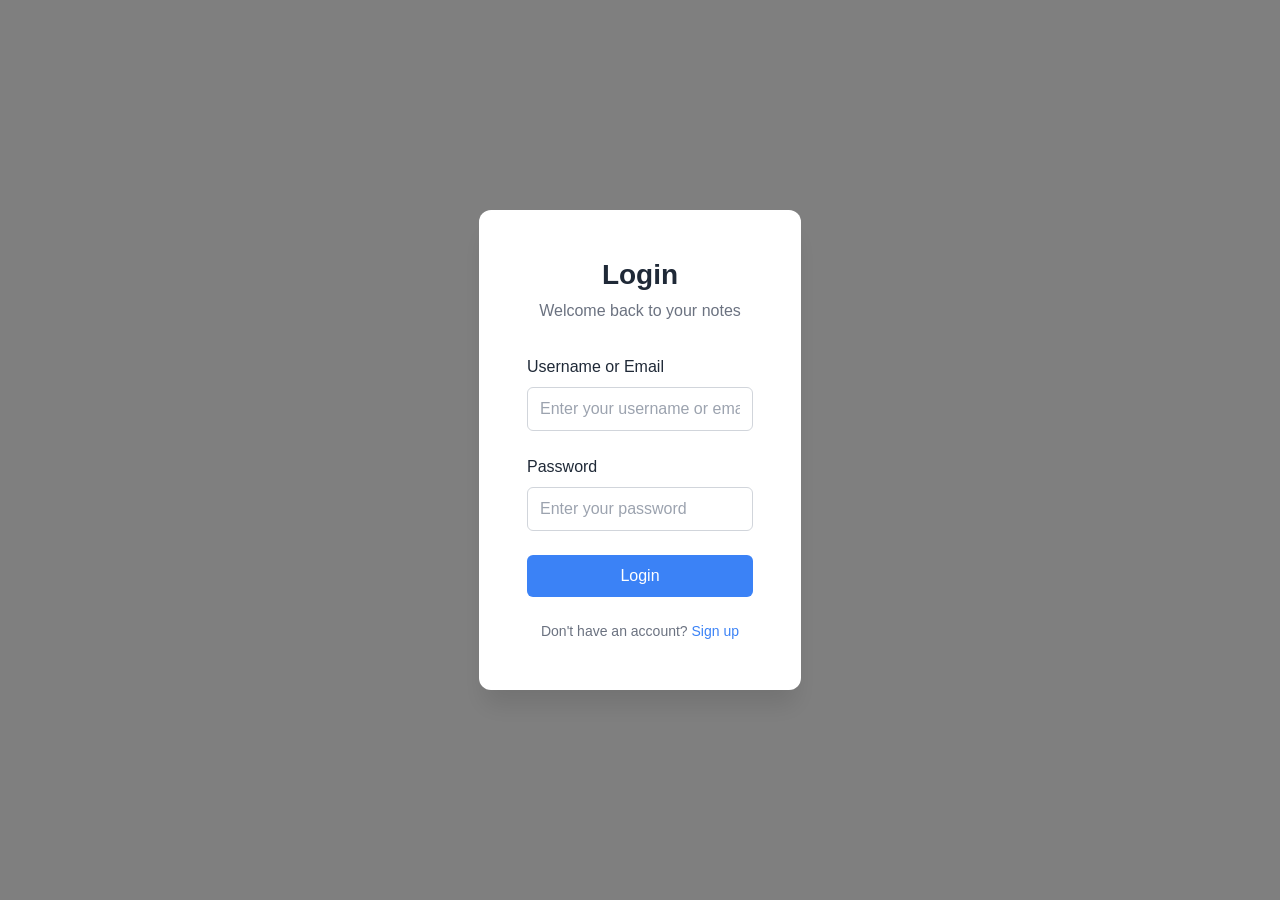
==== index.html @ a68279bb "1" ====
<!DOCTYPE html>
<html lang="en">
<head>
    <meta charset="UTF-8">
    <meta name="viewport" content="width=device-width, initial-scale=1.0">
    <meta http-equiv="X-UA-Compatible" content="ie=edge">
    <title>Notes - Google Keep Clone</title>
    <link rel="stylesheet" href="style.css">
    <link rel="stylesheet" href="https://cdnjs.cloudflare.com/ajax/libs/font-awesome/6.4.0/css/all.min.css">
</head>
<body>
    <!-- Authentication Modal -->
    <div id="authModal" class="modal">
        <div class="modal-content auth-modal">
            <div class="auth-container">
                <!-- Login Form -->
                <div id="loginForm" class="auth-form active">
                    <div class="auth-header">
                        <h2>Login</h2>
                        <p>Welcome back to your notes</p>
                    </div>
                    <form id="loginFormElement">
                        <div class="form-group">
                            <label for="loginUsername">Username or Email</label>
                            <input 
                                type="text" 
                                id="loginUsername" 
                                name="username" 
                                placeholder="Enter your username or email"
                                required
                            >
                        </div>
                        <div class="form-group">
                            <label for="loginPassword">Password</label>
                            <input 
                                type="password" 
                                id="loginPassword" 
                                name="password" 
                                placeholder="Enter your password"
                                required
                            >
                        </div>
                        <button type="submit" class="btn btn-primary btn-block">Login</button>
                        <div class="auth-footer">
                            <p>Don't have an account? <a href="#" onclick="switchAuthForm(event)">Sign up</a></p>
                        </div>
                    </form>
                </div>

                <!-- Register Form -->
                <div id="registerForm" class="auth-form">
                    <div class="auth-header">
                        <h2>Create Account</h2>
                        <p>Start organizing your notes</p>
                    </div>
                    <form id="registerFormElement">
                        <div class="form-group">
                            <label for="regUsername">Username</label>
                            <input 
                                type="text" 
                                id="regUsername" 
                                name="username" 
                                placeholder="Choose a username (3+ characters)"
                                minlength="3"
                                required
                            >
                        </div>
                        <div class="form-group">
                            <label for="regEmail">Email</label>
                            <input 
                                type="email" 
                                id="regEmail" 
                                name="email" 
                                placeholder="Enter your email"
                                required
                            >
                        </div>
                        <div class="form-group">
                            <label for="regPassword">Password</label>
                            <input 
                                type="password" 
                                id="regPassword" 
                                name="password" 
                                placeholder="Password (6+ characters)"
                                minlength="6"
                                required
                            >
                        </div>
                        <div class="form-group">
                            <label for="regPasswordConfirm">Confirm Password</label>
                            <input 
                                type="password" 
                                id="regPasswordConfirm" 
                                name="password_confirm" 
                                placeholder="Confirm your password"
                                required
                            >
                        </div>
                        <button type="submit" class="btn btn-primary btn-block">Sign Up</button>
                        <div class="auth-footer">
                            <p>Already have an account? <a href="#" onclick="switchAuthForm(event)">Login</a></p>
                        </div>
                    </form>
                </div>
            </div>
        </div>
    </div>

    <!-- Main App Container -->
    <div id="appContainer" class="app-container" style="display: none;">
        <!-- Sidebar -->
        <aside class="sidebar">
            <div class="sidebar-header">
                <div class="logo">
                    <i class="fas fa-sticky-note"></i>
                    <span>Notes</span>
                </div>
                <button class="btn-icon" id="sidebarToggle" title="Toggle sidebar">
                    <i class="fas fa-bars"></i>
                </button>
            </div>

            <div class="sidebar-search">
                <input 
                    type="text" 
                    id="searchInput" 
                    placeholder="Search notes..." 
                    class="search-box"
                >
                <i class="fas fa-search search-icon"></i>
            </div>

            <nav class="sidebar-nav">
                <div class="nav-section">
                    <button class="nav-item active" data-view="all">
                        <i class="fas fa-lightbulb"></i>
                        <span>All Notes</span>
                    </button>
                    <button class="nav-item" data-view="pinned">
                        <i class="fas fa-thumbtack"></i>
                        <span>Pinned</span>
                    </button>
                    <button class="nav-item" data-view="archived">
                        <i class="fas fa-archive"></i>
                        <span>Archived</span>
                    </button>
                    <button class="nav-item" data-view="deleted">
                        <i class="fas fa-trash"></i>
                        <span>Deleted</span>
                    </button>
                </div>
            </nav>

            <div class="sidebar-footer">
                <div class="user-info">
                    <div class="user-avatar">
                        <i class="fas fa-user"></i>
                    </div>
                    <div class="user-details">
                        <p class="user-name" id="userName">User</p>
                        <p class="user-email" id="userEmail">email@example.com</p>
                    </div>
                </div>
                <button class="btn btn-logout" id="logoutBtn">
                    <i class="fas fa-sign-out-alt"></i>
                    <span>Logout</span>
                </button>
            </div>
        </aside>

        <!-- Main Content -->
        <main class="main-content">
            <!-- Header -->
            <header class="app-header">
                <div class="header-left">
                    <h1 id="pageTitle">All Notes</h1>
                </div>
                <div class="header-right">
                    <div class="view-options">
                        <button class="view-btn active" id="gridViewBtn" title="Grid view">
                            <i class="fas fa-th"></i>
                        </button>
                        <button class="view-btn" id="listViewBtn" title="List view">
                            <i class="fas fa-list"></i>
                        </button>
                    </div>
                    <button class="btn btn-primary" id="createNoteBtn">
                        <i class="fas fa-plus"></i>
                        <span>New Note</span>
                    </button>
                </div>
            </header>

            <!-- Notes Container -->
            <div class="notes-container" id="notesContainer">
                <div class="empty-state">
                    <i class="fas fa-sticky-note"></i>
                    <h3>No notes yet</h3>
                    <p>Create your first note to get started</p>
                </div>
            </div>
        </main>
    </div>

    <!-- Note Editor Modal -->
    <div id="noteEditorModal" class="modal">
        <div class="modal-content note-editor">
            <div class="editor-header">
                <input 
                    type="text" 
                    id="noteTitle" 
                    class="note-title-input" 
                    placeholder="Title..."
                    maxlength="255"
                >
                <button class="btn-icon" id="closeNoteEditorBtn" title="Close">
                    <i class="fas fa-times"></i>
                </button>
            </div>

            <div class="editor-content">
                <textarea 
                    id="noteContent" 
                    class="note-content-input" 
                    placeholder="Start typing..."
                ></textarea>
            </div>

            <div class="editor-toolbar">
                <div class="toolbar-left">
                    <div class="color-picker">
                        <button class="btn-icon color-btn" title="Toggle colors" id="colorToggleBtn">
                            <i class="fas fa-palette"></i>
                        </button>
                        <div class="color-palette" id="colorPalette" style="display: none;">
                            <button class="color-option" data-color="#FFFFFF" style="background-color: #FFFFFF;" title="White"></button>
                            <button class="color-option" data-color="#FFE082" style="background-color: #FFE082;" title="Yellow"></button>
                            <button class="color-option" data-color="#C5E1A5" style="background-color: #C5E1A5;" title="Green"></button>
                            <button class="color-option" data-color="#B3E5FC" style="background-color: #B3E5FC;" title="Blue"></button>
                            <button class="color-option" data-color="#F8BBD0" style="background-color: #F8BBD0;" title="Pink"></button>
                            <button class="color-option" data-color="#FFCCBC" style="background-color: #FFCCBC;" title="Orange"></button>
                            <button class="color-option" data-color="#E1BEE7" style="background-color: #E1BEE7;" title="Purple"></button>
                            <button class="color-option" data-color="#ECEFF1" style="background-color: #ECEFF1;" title="Gray"></button>
                        </div>
                    </div>
                </div>

                <div class="toolbar-right">
                    <button class="btn-icon" id="pinNoteBtn" title="Pin note">
                        <i class="far fa-star"></i>
                    </button>
                    <button class="btn-icon" id="archiveNoteBtn" title="Archive note">
                        <i class="fas fa-archive"></i>
                    </button>
                    <button class="btn-icon delete-btn" id="deleteNoteBtn" title="Delete note">
                        <i class="fas fa-trash"></i>
                    </button>
                </div>
            </div>

            <div class="editor-info">
                <small id="lastModified">Last modified: just now</small>
            </div>
        </div>
    </div>

    <!-- Notification Toast -->
    <div id="notificationToast" class="notification-toast"></div>

    <!-- Loading Spinner -->
    <div id="loadingSpinner" class="loading-spinner" style="display: none;">
        <div class="spinner"></div>
    </div>

    <script src="script.js"></script>
</body>
</html>
---- style.css ----
/**
 * CSS Stylesheet for Notes Application
 * Google Keep Clone - Responsive Design
 */

/* ====================
   CSS Variables & Root
   ==================== */

:root {
    --primary-color: #1f2937;
    --primary-light: #374151;
    --primary-lighter: #4b5563;
    --secondary-color: #3b82f6;
    --secondary-dark: #1e40af;
    --accent-color: #f59e0b;
    --success-color: #10b981;
    --danger-color: #ef4444;
    --warning-color: #f59e0b;
    
    --bg-primary: #ffffff;
    --bg-secondary: #f3f4f6;
    --bg-tertiary: #e5e7eb;
    
    --text-primary: #1f2937;
    --text-secondary: #6b7280;
    --text-tertiary: #9ca3af;
    
    --border-color: #d1d5db;
    --border-color-light: #e5e7eb;
    
    --shadow-sm: 0 1px 2px 0 rgba(0, 0, 0, 0.05);
    --shadow-md: 0 4px 6px -1px rgba(0, 0, 0, 0.1);
    --shadow-lg: 0 10px 15px -3px rgba(0, 0, 0, 0.1);
    --shadow-xl: 0 20px 25px -5px rgba(0, 0, 0, 0.1);
    
    --transition: all 0.3s cubic-bezier(0.4, 0, 0.2, 1);
    --transition-fast: all 0.15s ease-in-out;
}

/* Dark Mode */
@media (prefers-color-scheme: dark) {
    :root {
        --bg-primary: #1f2937;
        --bg-secondary: #111827;
        --bg-tertiary: #374151;
        --text-primary: #f3f4f6;
        --text-secondary: #d1d5db;
        --text-tertiary: #9ca3af;
        --border-color: #374151;
        --border-color-light: #4b5563;
    }
}

/* ====================
   Global Styles
   ==================== */

* {
    margin: 0;
    padding: 0;
    box-sizing: border-box;
}

html {
    scroll-behavior: smooth;
}

body {
    font-family: -apple-system, BlinkMacSystemFont, 'Segoe UI', 'Roboto', 'Oxygen',
        'Ubuntu', 'Cantarell', 'Fira Sans', 'Droid Sans', 'Helvetica Neue',
        sans-serif;
    -webkit-font-smoothing: antialiased;
    -moz-osx-font-smoothing: grayscale;
    background-color: var(--bg-primary);
    color: var(--text-primary);
    line-height: 1.5;
}

/* ====================
   Typography
   ==================== */

h1, h2, h3, h4, h5, h6 {
    font-weight: 600;
    line-height: 1.2;
    margin-bottom: 0.5rem;
}

h1 {
    font-size: 2rem;
}

h2 {
    font-size: 1.5rem;
}

h3 {
    font-size: 1.25rem;
}

p {
    color: var(--text-secondary);
    margin-bottom: 1rem;
}

a {
    color: var(--secondary-color);
    text-decoration: none;
    transition: var(--transition-fast);
}

a:hover {
    color: var(--secondary-dark);
    text-decoration: underline;
}

/* ====================
   Forms & Inputs
   ==================== */

input, textarea, select {
    font-family: inherit;
    font-size: 1rem;
    border: 1px solid var(--border-color);
    border-radius: 0.375rem;
    padding: 0.75rem;
    background-color: var(--bg-primary);
    color: var(--text-primary);
    transition: var(--transition-fast);
}

input:focus, textarea:focus, select:focus {
    outline: none;
    border-color: var(--secondary-color);
    box-shadow: 0 0 0 3px rgba(59, 130, 246, 0.1);
}

textarea {
    resize: vertical;
    min-height: 100px;
}

input::placeholder, textarea::placeholder {
    color: var(--text-tertiary);
}

/* ====================
   Buttons
   ==================== */

.btn {
    display: inline-flex;
    align-items: center;
    gap: 0.5rem;
    padding: 0.75rem 1.5rem;
    font-size: 1rem;
    font-weight: 500;
    border: none;
    border-radius: 0.375rem;
    cursor: pointer;
    transition: var(--transition-fast);
    background-color: var(--bg-tertiary);
    color: var(--text-primary);
}

.btn:hover {
    background-color: var(--border-color);
}

.btn:active {
    transform: scale(0.98);
}

.btn:disabled {
    opacity: 0.5;
    cursor: not-allowed;
    transform: none;
}

.btn-primary {
    background-color: var(--secondary-color);
    color: white;
}

.btn-primary:hover {
    background-color: var(--secondary-dark);
}

.btn-secondary {
    background-color: var(--bg-tertiary);
    color: var(--text-primary);
}

.btn-danger {
    background-color: var(--danger-color);
    color: white;
}

.btn-danger:hover {
    background-color: #dc2626;
}

.btn-success {
    background-color: var(--success-color);
    color: white;
}

.btn-success:hover {
    background-color: #059669;
}

.btn-block {
    width: 100%;
    justify-content: center;
}

.btn-icon {
    display: inline-flex;
    align-items: center;
    justify-content: center;
    width: 2.5rem;
    height: 2.5rem;
    padding: 0;
    background-color: transparent;
    color: var(--text-secondary);
    border: none;
    border-radius: 0.375rem;
    cursor: pointer;
    transition: var(--transition-fast);
}

.btn-icon:hover {
    background-color: var(--bg-tertiary);
    color: var(--text-primary);
}

.btn-logout {
    width: 100%;
    background-color: transparent;
    color: var(--text-secondary);
    padding: 0.5rem;
    font-size: 0.875rem;
}

.btn-logout:hover {
    background-color: var(--danger-color);
    color: white;
}

/* ====================
   Modal
   ==================== */

.modal {
    display: none;
    position: fixed;
    top: 0;
    left: 0;
    width: 100%;
    height: 100%;
    background-color: rgba(0, 0, 0, 0.5);
    z-index: 1000;
    align-items: center;
    justify-content: center;
    animation: fadeIn 0.3s ease-in-out;
}

.modal.active {
    display: flex;
}

.modal-content {
    background-color: var(--bg-primary);
    border-radius: 0.75rem;
    box-shadow: var(--shadow-xl);
    max-width: 600px;
    max-height: 90vh;
    overflow-y: auto;
    animation: slideUp 0.3s ease-out;
}

@keyframes slideUp {
    from {
        transform: translateY(100px);
        opacity: 0;
    }
    to {
        transform: translateY(0);
        opacity: 1;
    }
}

@keyframes fadeIn {
    from {
        opacity: 0;
    }
    to {
        opacity: 1;
    }
}

/* ====================
   Authentication
   ==================== */

.auth-modal {
    max-width: 450px;
    padding: 3rem;
}

.auth-container {
    display: grid;
    grid-template-columns: 1fr;
}

.auth-form {
    display: none;
    animation: fadeIn 0.3s ease-in-out;
}

.auth-form.active {
    display: block;
}

.auth-header {
    text-align: center;
    margin-bottom: 2rem;
}

.auth-header h2 {
    font-size: 1.75rem;
    margin-bottom: 0.5rem;
}

.auth-header p {
    color: var(--text-secondary);
    margin-bottom: 0;
}

.form-group {
    margin-bottom: 1.5rem;
}

.form-group label {
    display: block;
    margin-bottom: 0.5rem;
    font-weight: 500;
    color: var(--text-primary);
}

.form-group input {
    width: 100%;
}

.auth-footer {
    text-align: center;
    margin-top: 1.5rem;
}

.auth-footer p {
    color: var(--text-secondary);
    margin-bottom: 0;
    font-size: 0.875rem;
}

/* ====================
   App Layout
   ==================== */

.app-container {
    display: grid;
    grid-template-columns: 280px 1fr;
    height: 100vh;
    overflow: hidden;
}

@media (max-width: 1024px) {
    .app-container {
        grid-template-columns: 1fr;
    }
}

/* ====================
   Sidebar
   ==================== */

.sidebar {
    display: flex;
    flex-direction: column;
    background-color: var(--bg-secondary);
    border-right: 1px solid var(--border-color);
    overflow-y: auto;
    padding-bottom: 1rem;
}

.sidebar-header {
    display: flex;
    align-items: center;
    justify-content: space-between;
    padding: 1.5rem;
    border-bottom: 1px solid var(--border-color);
}

.logo {
    display: flex;
    align-items: center;
    gap: 0.75rem;
    font-size: 1.25rem;
    font-weight: 700;
    color: var(--secondary-color);
}

.logo i {
    font-size: 1.75rem;
}

.sidebar-search {
    position: relative;
    margin: 1rem;
}

.search-box {
    width: 100%;
    padding-left: 2.5rem;
}

.search-icon {
    position: absolute;
    left: 0.75rem;
    top: 50%;
    transform: translateY(-50%);
    color: var(--text-tertiary);
    pointer-events: none;
}

.sidebar-nav {
    flex: 1;
    padding: 1rem 0;
}

.nav-section {
    display: flex;
    flex-direction: column;
    gap: 0.25rem;
}

.nav-item {
    display: flex;
    align-items: center;
    gap: 1rem;
    padding: 0.75rem 1.5rem;
    background: none;
    border: none;
    color: var(--text-secondary);
    cursor: pointer;
    transition: var(--transition-fast);
    font-size: 1rem;
    width: 100%;
    text-align: left;
}

.nav-item:hover {
    background-color: var(--bg-tertiary);
    color: var(--text-primary);
}

.nav-item.active {
    background-color: var(--secondary-color);
    color: white;
}

.nav-item i {
    font-size: 1.25rem;
    min-width: 1.5rem;
    text-align: center;
}

.sidebar-footer {
    display: flex;
    flex-direction: column;
    gap: 1rem;
    padding: 1rem;
    border-top: 1px solid var(--border-color);
}

.user-info {
    display: flex;
    align-items: center;
    gap: 0.75rem;
    padding: 0.75rem;
    border-radius: 0.375rem;
    background-color: var(--bg-primary);
}

.user-avatar {
    display: flex;
    align-items: center;
    justify-content: center;
    width: 2.5rem;
    height: 2.5rem;
    border-radius: 50%;
    background-color: var(--secondary-color);
    color: white;
    font-size: 1.25rem;
}

.user-details {
    flex: 1;
    min-width: 0;
}

.user-name {
    font-weight: 600;
    color: var(--text-primary);
    margin-bottom: 0.125rem;
    font-size: 0.875rem;
    overflow: hidden;
    text-overflow: ellipsis;
    white-space: nowrap;
}

.user-email {
    font-size: 0.75rem;
    color: var(--text-tertiary);
    margin-bottom: 0;
    overflow: hidden;
    text-overflow: ellipsis;
    white-space: nowrap;
}

@media (max-width: 1024px) {
    .sidebar {
        position: fixed;
        left: 0;
        top: 0;
        width: 280px;
        height: 100vh;
        z-index: 999;
        transform: translateX(-100%);
        transition: var(--transition);
    }

    .sidebar.open {
        transform: translateX(0);
    }
}

/* ====================
   Main Content
   ==================== */

.main-content {
    display: flex;
    flex-direction: column;
    background-color: var(--bg-primary);
    overflow: hidden;
}

.app-header {
    display: flex;
    align-items: center;
    justify-content: space-between;
    padding: 1.5rem 2rem;
    border-bottom: 1px solid var(--border-color);
    background-color: var(--bg-primary);
}

.header-left {
    flex: 1;
}

#pageTitle {
    margin-bottom: 0;
    font-size: 1.75rem;
}

.header-right {
    display: flex;
    align-items: center;
    gap: 1.5rem;
}

.view-options {
    display: flex;
    gap: 0.25rem;
}

.view-btn {
    padding: 0.5rem;
    width: 2.5rem;
    height: 2.5rem;
    background-color: transparent;
    border: none;
    color: var(--text-secondary);
    cursor: pointer;
    border-radius: 0.375rem;
    transition: var(--transition-fast);
    font-size: 1.25rem;
}

.view-btn:hover {
    background-color: var(--bg-tertiary);
    color: var(--text-primary);
}

.view-btn.active {
    background-color: var(--secondary-color);
    color: white;
}

.notes-container {
    flex: 1;
    overflow-y: auto;
    padding: 2rem;
    display: grid;
    grid-template-columns: repeat(auto-fill, minmax(300px, 1fr));
    gap: 1.5rem;
}

.notes-container.list-view {
    grid-template-columns: 1fr;
    max-width: 100%;
}

@media (max-width: 1024px) {
    .notes-container {
        grid-template-columns: repeat(auto-fill, minmax(250px, 1fr));
    }

    .notes-container.list-view {
        grid-template-columns: 1fr;
    }

    .app-header {
        flex-direction: column;
        align-items: flex-start;
        gap: 1rem;
    }

    .header-right {
        width: 100%;
        justify-content: space-between;
    }
}

@media (max-width: 640px) {
    .notes-container {
        grid-template-columns: 1fr;
        padding: 1rem;
        gap: 1rem;
    }

    .app-header {
        padding: 1rem;
    }

    #pageTitle {
        font-size: 1.5rem;
    }
}

/* ====================
   Empty State
   ==================== */

.empty-state {
    grid-column: 1 / -1;
    display: flex;
    flex-direction: column;
    align-items: center;
    justify-content: center;
    min-height: 400px;
    color: var(--text-tertiary);
    text-align: center;
}

.empty-state i {
    font-size: 4rem;
    margin-bottom: 1rem;
    opacity: 0.5;
}

.empty-state h3 {
    font-size: 1.25rem;
    color: var(--text-secondary);
}

.empty-state p {
    color: var(--text-tertiary);
}

/* ====================
   Note Card
   ==================== */

.note-card {
    display: flex;
    flex-direction: column;
    padding: 1.5rem;
    border-radius: 0.5rem;
    box-shadow: var(--shadow-sm);
    border: 1px solid var(--border-color-light);
    transition: var(--transition);
    cursor: pointer;
    position: relative;
    overflow: hidden;
    background-color: var(--bg-primary);
}

.note-card:hover {
    box-shadow: var(--shadow-lg);
    transform: translateY(-2px);
}

.note-card.list-view {
    flex-direction: row;
    align-items: center;
    padding: 1rem 1.5rem;
}

.note-card.colored-white {
    background-color: #FFFFFF;
}

.note-card.colored-#FFE082 {
    background-color: #FFE082;
}

.note-card.colored-#C5E1A5 {
    background-color: #C5E1A5;
}

.note-card.colored-#B3E5FC {
    background-color: #B3E5FC;
}

.note-card.colored-#F8BBD0 {
    background-color: #F8BBD0;
}

.note-card.colored-#FFCCBC {
    background-color: #FFCCBC;
}

.note-card.colored-#E1BEE7 {
    background-color: #E1BEE7;
}

.note-card.colored-#ECEFF1 {
    background-color: #ECEFF1;
}

.note-card-header {
    display: flex;
    align-items: flex-start;
    justify-content: space-between;
    margin-bottom: 1rem;
    gap: 0.5rem;
}

.note-card.list-view .note-card-header {
    margin-bottom: 0;
    flex: 1;
}

.note-title {
    font-weight: 600;
    font-size: 1.125rem;
    color: var(--text-primary);
    margin: 0;
    overflow: hidden;
    display: -webkit-box;
    -webkit-line-clamp: 2;
    -webkit-box-orient: vertical;
    word-break: break-word;
}

.note-card-actions {
    display: flex;
    gap: 0.25rem;
}

.note-card-actions .btn-icon {
    width: 2rem;
    height: 2rem;
}

.note-card-content {
    color: var(--text-primary);
    font-size: 0.875rem;
    line-height: 1.5;
    margin-bottom: 1rem;
    overflow: hidden;
    display: -webkit-box;
    -webkit-line-clamp: 3;
    -webkit-box-orient: vertical;
    word-break: break-word;
}

.note-card.list-view .note-card-content {
    display: none;
}

.note-card-footer {
    display: flex;
    align-items: center;
    justify-content: space-between;
    font-size: 0.75rem;
    color: var(--text-tertiary);
    margin-top: auto;
    padding-top: 0.5rem;
    border-top: 1px solid rgba(0, 0, 0, 0.1);
}

.note-card.list-view .note-card-footer {
    display: none;
}

.note-timestamp {
    display: flex;
    align-items: center;
    gap: 0.25rem;
}

.pin-indicator {
    font-size: 0.875rem;
}

/* ====================
   Note Editor Modal
   ==================== */

.note-editor {
    width: 90%;
    max-width: 700px;
    display: flex;
    flex-direction: column;
    height: auto;
    max-height: 90vh;
}

.editor-header {
    display: flex;
    align-items: center;
    justify-content: space-between;
    padding: 1.5rem 1.5rem 1rem;
    border-bottom: 1px solid var(--border-color);
}

.note-title-input {
    flex: 1;
    font-size: 1.5rem;
    font-weight: 600;
    border: none;
    padding: 0;
    padding-right: 1rem;
    background: transparent;
    color: var(--text-primary);
}

.note-title-input:focus {
    box-shadow: none;
    border: none;
}

.editor-content {
    flex: 1;
    padding: 1.5rem;
    overflow-y: auto;
}

.note-content-input {
    width: 100%;
    min-height: 200px;
    max-height: 400px;
    border: none;
    padding: 0;
    background: transparent;
    color: var(--text-primary);
    resize: vertical;
    font-size: 1rem;
    line-height: 1.6;
}

.note-content-input:focus {
    box-shadow: none;
    border: none;
}

.editor-toolbar {
    display: flex;
    align-items: center;
    justify-content: space-between;
    padding: 1rem 1.5rem;
    border-top: 1px solid var(--border-color);
    background-color: var(--bg-secondary);
}

.toolbar-left, .toolbar-right {
    display: flex;
    align-items: center;
    gap: 0.5rem;
}

.color-picker {
    position: relative;
}

.color-palette {
    position: absolute;
    bottom: 100%;
    left: 0;
    display: grid;
    grid-template-columns: repeat(4, 1fr);
    gap: 0.5rem;
    padding: 0.75rem;
    background-color: var(--bg-primary);
    border: 1px solid var(--border-color);
    border-radius: 0.375rem;
    box-shadow: var(--shadow-lg);
    margin-bottom: 0.5rem;
    z-index: 10;
}

.color-option {
    width: 2.5rem;
    height: 2.5rem;
    border: 2px solid transparent;
    border-radius: 0.375rem;
    cursor: pointer;
    transition: var(--transition-fast);
}

.color-option:hover {
    transform: scale(1.1);
    border-color: var(--secondary-color);
}

.color-option.selected {
    border-color: var(--secondary-color);
    box-shadow: inset 0 0 0 2px var(--secondary-color);
}

.editor-info {
    padding: 0.75rem 1.5rem;
    background-color: var(--bg-secondary);
    color: var(--text-tertiary);
    font-size: 0.75rem;
}

/* ====================
   Notification Toast
   ==================== */

.notification-toast {
    position: fixed;
    bottom: 2rem;
    left: 50%;
    transform: translateX(-50%);
    background-color: var(--text-primary);
    color: var(--bg-primary);
    padding: 1rem 1.5rem;
    border-radius: 0.375rem;
    box-shadow: var(--shadow-lg);
    max-width: 500px;
    display: none;
    animation: slideUp 0.3s ease-out;
    z-index: 2000;
}

.notification-toast.show {
    display: block;
}

.notification-toast.success {
    background-color: var(--success-color);
}

.notification-toast.error {
    background-color: var(--danger-color);
}

.notification-toast.warning {
    background-color: var(--warning-color);
}

.notification-toast.info {
    background-color: var(--secondary-color);
}

/* ====================
   Loading Spinner
   ==================== */

.loading-spinner {
    position: fixed;
    top: 50%;
    left: 50%;
    transform: translate(-50%, -50%);
    z-index: 1999;
    display: flex;
    align-items: center;
    justify-content: center;
}

.spinner {
    width: 3rem;
    height: 3rem;
    border: 3px solid var(--bg-tertiary);
    border-top-color: var(--secondary-color);
    border-radius: 50%;
    animation: spin 1s linear infinite;
}

@keyframes spin {
    to {
        transform: rotate(360deg);
    }
}

/* ====================
   Pinned Note Indicator
   ==================== */

.note-card.pinned::before {
    content: '';
    position: absolute;
    top: 0.75rem;
    right: 0.75rem;
    width: 0.5rem;
    height: 0.5rem;
    border-radius: 50%;
    background-color: var(--secondary-color);
    opacity: 0.7;
}

/* ====================
   Responsive Design
   ==================== */

@media (max-width: 768px) {
    .app-container {
        height: 100%;
    }

    .sidebar {
        width: 100%;
        border-right: none;
        border-bottom: 1px solid var(--border-color);
    }

    .note-editor {
        width: 100%;
        height: 100vh;
        border-radius: 0;
    }
}

@media (max-width: 640px) {
    .modal-content {
        width: 95%;
        margin: 0 auto;
    }

    .auth-modal {
        padding: 2rem 1.5rem;
    }

    .app-header {
        flex-wrap: wrap;
    }

    .header-right {
        width: 100%;
    }
}

/* ====================
   Utility Classes
   ==================== */

.d-none {
    display: none !important;
}

.d-block {
    display: block !important;
}

.d-flex {
    display: flex !important;
}

.opacity-50 {
    opacity: 0.5;
}

.text-center {
    text-align: center;
}

.text-muted {
    color: var(--text-tertiary);
}

.mt-1 {
    margin-top: 0.5rem;
}

.mt-2 {
    margin-top: 1rem;
}

.mb-1 {
    margin-bottom: 0.5rem;
}

.mb-2 {
    margin-bottom: 1rem;
}

.gap-1 {
    gap: 0.5rem;
}

.gap-2 {
    gap: 1rem;
}

/* ====================
   Print Styles
   ==================== */

@media print {
    .sidebar, .app-header, .editor-toolbar, .editor-info {
        display: none;
    }

    .note-card {
        page-break-inside: avoid;
        box-shadow: none;
        border: 1px solid #ddd;
    }
}

/* ====================
   Accessibility
   ==================== */

@media (prefers-reduced-motion: reduce) {
    * {
        animation-duration: 0.01ms !important;
        animation-iteration-count: 1 !important;
        transition-duration: 0.01ms !important;
    }
}

/* Focus visible for keyboard navigation */
:focus-visible {
    outline: 2px solid var(--secondary-color);
    outline-offset: 2px;
}

button:focus-visible {
    outline: 2px solid var(--secondary-color);
    outline-offset: -2px;
}
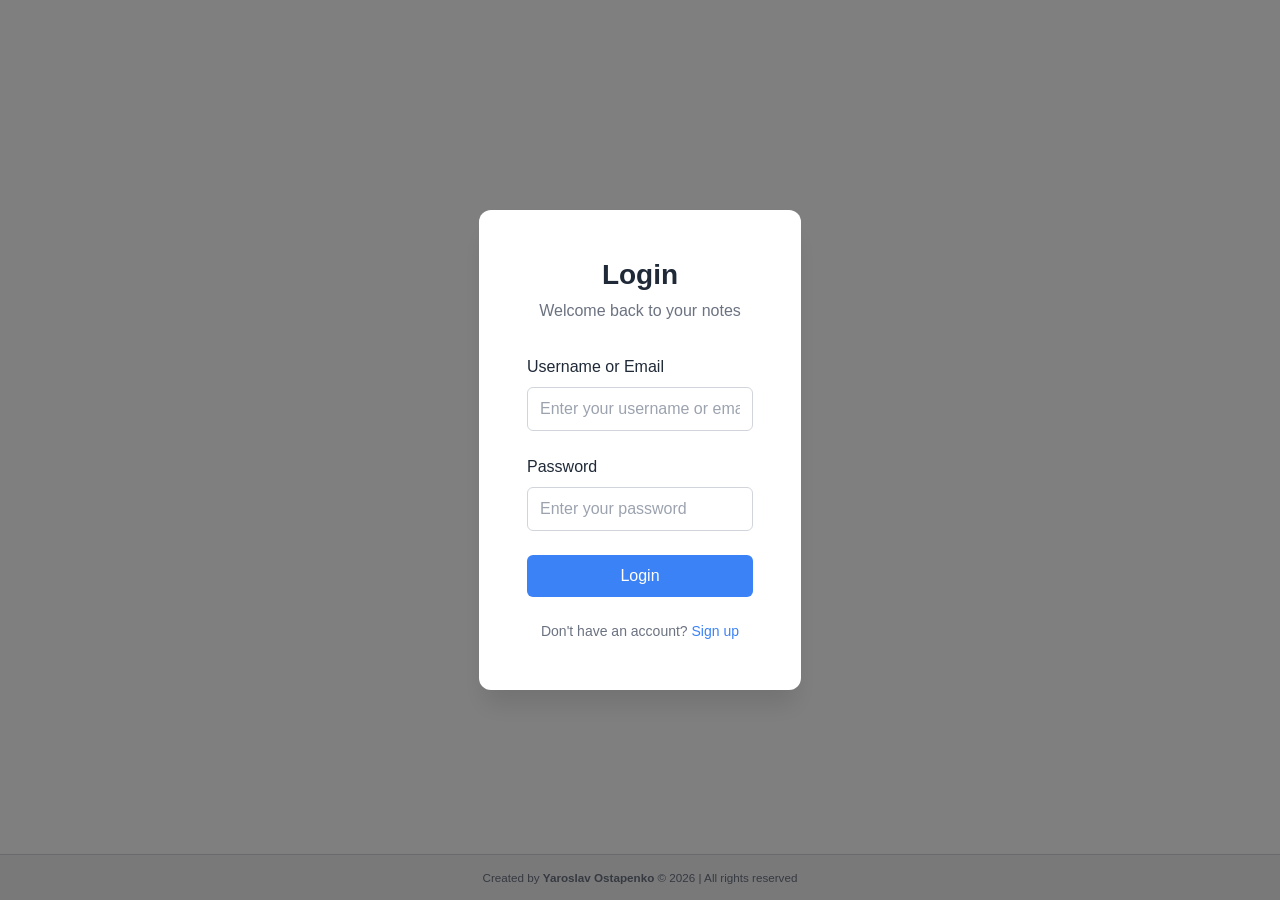
==== commit 02c468ce: "5" ====
--- a/index.html
+++ b/index.html
@@ -4,6 +4,16 @@
     <meta charset="UTF-8">
     <meta name="viewport" content="width=device-width, initial-scale=1.0">
     <meta http-equiv="X-UA-Compatible" content="ie=edge">
+    <meta name="description" content="Notes - A secure, feature-rich note-taking application. Create, edit, organize, and manage your notes with color coding, pinning, archiving, and full-text search. Privacy-focused and user-friendly.">
+    <meta name="keywords" content="notes, note-taking, notepad, keep clone, organize notes, task management">
+    <meta name="author" content="Yaroslav Ostapenko">
+    <meta name="creator" content="Yaroslav Ostapenko">
+    <meta property="og:title" content="Notes - Google Keep Clone">
+    <meta property="og:description" content="A secure, feature-rich note-taking application for organizing your thoughts and ideas.">
+    <meta property="og:type" content="website">
+    <meta property="og:url" content="https://note.websweos.com">
+    <link rel="canonical" href="https://note.websweos.com">
+    <link rel="sitemap" href="https://note.websweos.com/sitemap.xml">
     <title>Notes - Google Keep Clone</title>
     <link rel="stylesheet" href="style.css">
     <link rel="stylesheet" href="https://cdnjs.cloudflare.com/ajax/libs/font-awesome/6.4.0/css/all.min.css">
@@ -272,6 +282,11 @@
         <div class="spinner"></div>
     </div>
 
+    <!-- Footer -->
+    <footer class="website-footer">
+        <p><small>Created by <strong>Yaroslav Ostapenko</strong> © 2026 | All rights reserved</small></p>
+    </footer>
+
     <script src="script.js"></script>
 </body>
 </html>
--- a/style.css
+++ b/style.css
@@ -1166,3 +1166,35 @@
     outline: 2px solid var(--secondary-color);
     outline-offset: -2px;
 }
+
+/* Website Footer */
+.website-footer {
+    position: fixed;
+    bottom: 0;
+    left: 0;
+    right: 0;
+    background-color: var(--bg-secondary);
+    border-top: 1px solid var(--border-color);
+    padding: 12px 20px;
+    text-align: center;
+    font-size: 0.875rem;
+    color: var(--text-tertiary);
+    z-index: 10;
+}
+
+.website-footer p {
+    margin: 0;
+    padding: 0;
+}
+
+.website-footer strong {
+    color: var(--text-secondary);
+    font-weight: 600;
+}
+
+@media (max-width: 768px) {
+    .website-footer {
+        font-size: 0.75rem;
+        padding: 10px 15px;
+    }
+}
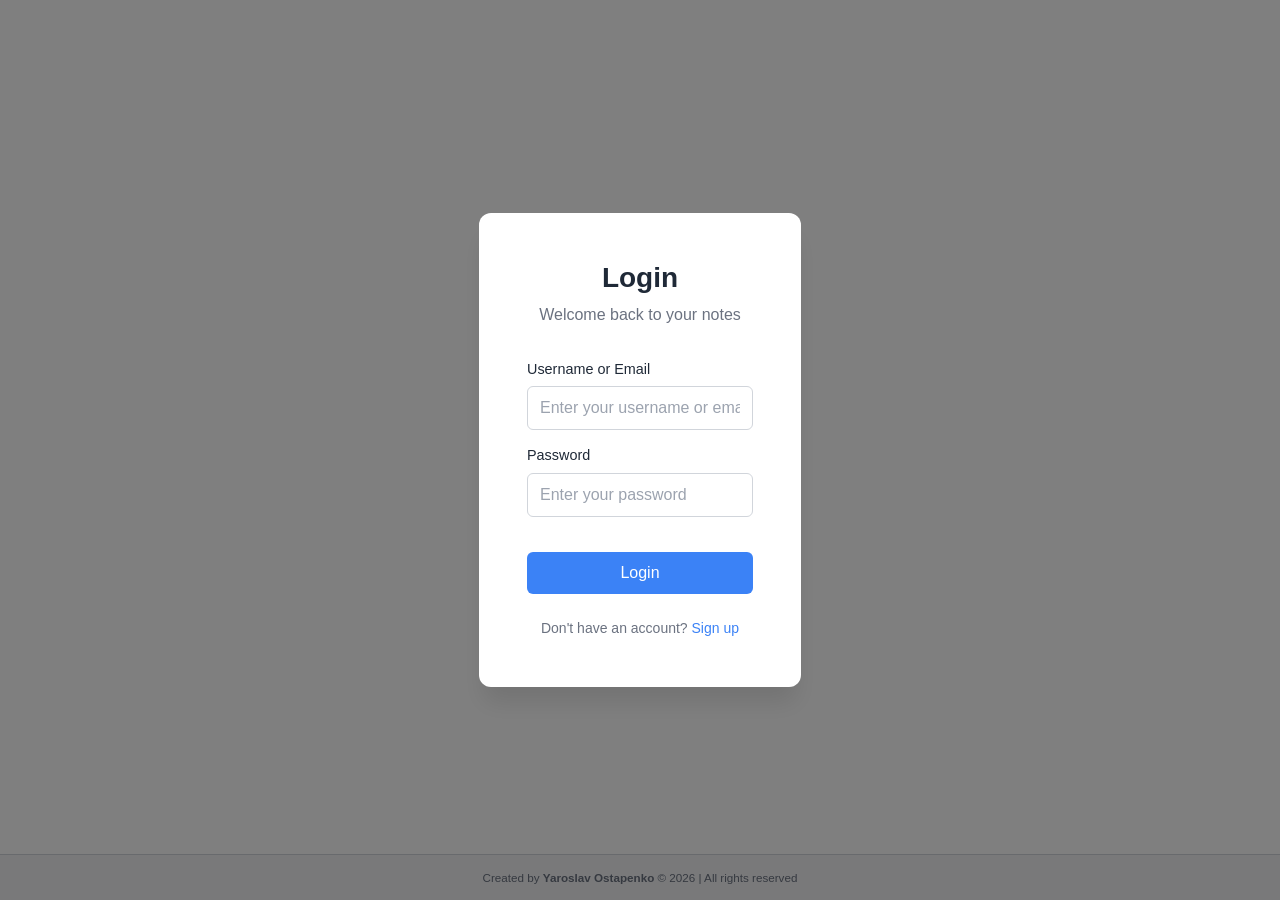
==== commit 05d6d47c: "8" ====
--- a/index.html
+++ b/index.html
@@ -159,6 +159,22 @@
                         <span>Deleted</span>
                     </button>
                 </div>
+                
+                <div class="nav-section">
+                    <h3 class="nav-section-title">Features</h3>
+                    <button class="nav-item" id="analyticsNavBtn">
+                        <i class="fas fa-chart-pie"></i>
+                        <span>Analytics</span>
+                    </button>
+                    <button class="nav-item" id="settingsNavBtn">
+                        <i class="fas fa-cog"></i>
+                        <span>Settings</span>
+                    </button>
+                    <button class="nav-item" id="helpNavBtn">
+                        <i class="fas fa-question-circle"></i>
+                        <span>Help & Shortcuts</span>
+                    </button>
+                </div>
             </nav>
 
             <div class="sidebar-footer">
@@ -277,6 +293,261 @@
     <!-- Notification Toast -->
     <div id="notificationToast" class="notification-toast"></div>
 
+    <!-- Analytics Modal -->
+    <div id="analyticsModal" class="modal" style="display: none;">
+        <div class="modal-content analytics-modal">
+            <div class="modal-header">
+                <h2>Notes Analytics</h2>
+                <button class="btn-icon" onclick="closeModal('analyticsModal')">
+                    <i class="fas fa-times"></i>
+                </button>
+            </div>
+            <div class="modal-body">
+                <div class="analytics-grid">
+                    <div class="analytics-card">
+                        <div class="analytics-icon">
+                            <i class="fas fa-sticky-note"></i>
+                        </div>
+                        <div class="analytics-content">
+                            <h4>Total Notes</h4>
+                            <p class="analytics-value" id="totalNotesCount">0</p>
+                        </div>
+                    </div>
+                    <div class="analytics-card">
+                        <div class="analytics-icon">
+                            <i class="fas fa-thumbtack"></i>
+                        </div>
+                        <div class="analytics-content">
+                            <h4>Pinned Notes</h4>
+                            <p class="analytics-value" id="pinnedNotesCount">0</p>
+                        </div>
+                    </div>
+                    <div class="analytics-card">
+                        <div class="analytics-icon">
+                            <i class="fas fa-archive"></i>
+                        </div>
+                        <div class="analytics-content">
+                            <h4>Archived Notes</h4>
+                            <p class="analytics-value" id="archivedNotesCount">0</p>
+                        </div>
+                    </div>
+                    <div class="analytics-card">
+                        <div class="analytics-icon">
+                            <i class="fas fa-keyboard"></i>
+                        </div>
+                        <div class="analytics-content">
+                            <h4>Total Characters</h4>
+                            <p class="analytics-value" id="totalCharacters">0</p>
+                        </div>
+                    </div>
+                    <div class="analytics-card">
+                        <div class="analytics-icon">
+                            <i class="fas fa-words"></i>
+                        </div>
+                        <div class="analytics-content">
+                            <h4>Total Words</h4>
+                            <p class="analytics-value" id="totalWords">0</p>
+                        </div>
+                    </div>
+                    <div class="analytics-card">
+                        <div class="analytics-icon">
+                            <i class="fas fa-clock"></i>
+                        </div>
+                        <div class="analytics-content">
+                            <h4>Last Modified</h4>
+                            <p class="analytics-value" id="lastModifiedDate">N/A</p>
+                        </div>
+                    </div>
+                </div>
+                
+                <div class="analytics-section">
+                    <h3>Color Distribution</h3>
+                    <div class="color-stats" id="colorStats">
+                        <!-- Color statistics will be populated here -->
+                    </div>
+                </div>
+                
+                <div class="analytics-section">
+                    <h3>Export Options</h3>
+                    <div class="export-buttons">
+                        <button class="btn btn-secondary" onclick="exportNotesAsJSON()">
+                            <i class="fas fa-download"></i> Export as JSON
+                        </button>
+                        <button class="btn btn-secondary" onclick="exportNotesAsCSV()">
+                            <i class="fas fa-download"></i> Export as CSV
+                        </button>
+                        <button class="btn btn-secondary" onclick="exportNotesAsText()">
+                            <i class="fas fa-download"></i> Export as Text
+                        </button>
+                    </div>
+                </div>
+            </div>
+        </div>
+    </div>
+
+    <!-- Settings Modal -->
+    <div id="settingsModal" class="modal" style="display: none;">
+        <div class="modal-content settings-modal">
+            <div class="modal-header">
+                <h2>Settings</h2>
+                <button class="btn-icon" onclick="closeModal('settingsModal')">
+                    <i class="fas fa-times"></i>
+                </button>
+            </div>
+            <div class="modal-body">
+                <div class="settings-section">
+                    <h3>Account Settings</h3>
+                    <div class="settings-item">
+                        <label>Username</label>
+                        <input type="text" id="settingsUsername" disabled class="settings-input">
+                    </div>
+                    <div class="settings-item">
+                        <label>Email</label>
+                        <input type="email" id="settingsEmail" disabled class="settings-input">
+                    </div>
+                    <button class="btn btn-secondary" onclick="changePassword()">
+                        <i class="fas fa-key"></i> Change Password
+                    </button>
+                </div>
+
+                <div class="settings-section">
+                    <h3>Display Preferences</h3>
+                    <div class="settings-item">
+                        <label class="checkbox-label">
+                            <input type="checkbox" id="darkModeToggle">
+                            <span>Dark Mode</span>
+                        </label>
+                    </div>
+                    <div class="settings-item">
+                        <label class="checkbox-label">
+                            <input type="checkbox" id="autoSaveToggle" checked>
+                            <span>Enable Auto-Save (every 2 seconds)</span>
+                        </label>
+                    </div>
+                    <div class="settings-item">
+                        <label class="checkbox-label">
+                            <input type="checkbox" id="notificationsToggle" checked>
+                            <span>Enable Notifications</span>
+                        </label>
+                    </div>
+                </div>
+
+                <div class="settings-section">
+                    <h3>Data Management</h3>
+                    <button class="btn btn-danger" onclick="openDeleteAccountDialog()">
+                        <i class="fas fa-trash"></i> Delete Account
+                    </button>
+                    <p class="settings-description">Warning: This action cannot be undone. All your notes will be permanently deleted.</p>
+                </div>
+            </div>
+        </div>
+    </div>
+
+    <!-- Help & Shortcuts Modal -->
+    <div id="helpModal" class="modal" style="display: none;">
+        <div class="modal-content help-modal">
+            <div class="modal-header">
+                <h2>Help & Keyboard Shortcuts</h2>
+                <button class="btn-icon" onclick="closeModal('helpModal')">
+                    <i class="fas fa-times"></i>
+                </button>
+            </div>
+            <div class="modal-body">
+                <div class="help-section">
+                    <h3>Keyboard Shortcuts</h3>
+                    <table class="shortcuts-table">
+                        <tr>
+                            <td class="shortcut-key">Ctrl + N</td>
+                            <td class="shortcut-desc">Create a new note</td>
+                        </tr>
+                        <tr>
+                            <td class="shortcut-key">Ctrl + S</td>
+                            <td class="shortcut-desc">Save current note</td>
+                        </tr>
+                        <tr>
+                            <td class="shortcut-key">Ctrl + F</td>
+                            <td class="shortcut-desc">Focus search box</td>
+                        </tr>
+                        <tr>
+                            <td class="shortcut-key">Ctrl + /</td>
+                            <td class="shortcut-desc">Toggle keyboard shortcuts help</td>
+                        </tr>
+                        <tr>
+                            <td class="shortcut-key">Escape</td>
+                            <td class="shortcut-desc">Close current modal</td>
+                        </tr>
+                        <tr>
+                            <td class="shortcut-key">Delete</td>
+                            <td class="shortcut-desc">Delete selected note</td>
+                        </tr>
+                        <tr>
+                            <td class="shortcut-key">Ctrl + P</td>
+                            <td class="shortcut-desc">Toggle note pin state</td>
+                        </tr>
+                        <tr>
+                            <td class="shortcut-key">Ctrl + A</td>
+                            <td class="shortcut-desc">Archive note</td>
+                        </tr>
+                    </table>
+                </div>
+
+                <div class="help-section">
+                    <h3>Getting Started</h3>
+                    <div class="help-content">
+                        <h4>Create a Note</h4>
+                        <p>Click the "New Note" button or press Ctrl+N to create a new note. Add a title and start typing your content.</p>
+                        
+                        <h4>Organize Notes</h4>
+                        <ul>
+                            <li><strong>Pin:</strong> Keep important notes at the top of your list</li>
+                            <li><strong>Archive:</strong> Hide completed or old notes</li>
+                            <li><strong>Color Code:</strong> Use different colors to categorize notes</li>
+                            <li><strong>Search:</strong> Use the search box to find notes quickly</li>
+                        </ul>
+
+                        <h4>Tips & Tricks</h4>
+                        <ul>
+                            <li>Notes are automatically saved every 2 seconds</li>
+                            <li>Use the color palette to visually organize your notes</li>
+                            <li>Search works across note titles and content</li>
+                            <li>Deleted notes can be restored from the Deleted tab</li>
+                            <li>Check Analytics to see statistics about your notes</li>
+                        </ul>
+                    </div>
+                </div>
+            </div>
+        </div>
+    </div>
+
+    <!-- Change Password Modal -->
+    <div id="changePasswordModal" class="modal" style="display: none;">
+        <div class="modal-content change-password-modal">
+            <div class="modal-header">
+                <h2>Change Password</h2>
+                <button class="btn-icon" onclick="closeModal('changePasswordModal')">
+                    <i class="fas fa-times"></i>
+                </button>
+            </div>
+            <div class="modal-body">
+                <form id="changePasswordForm" onsubmit="submitChangePassword(event)">
+                    <div class="form-group">
+                        <label for="currentPassword">Current Password</label>
+                        <input type="password" id="currentPassword" name="current_password" required class="form-control">
+                    </div>
+                    <div class="form-group">
+                        <label for="newPassword">New Password</label>
+                        <input type="password" id="newPassword" name="new_password" required class="form-control">
+                    </div>
+                    <div class="form-group">
+                        <label for="confirmNewPassword">Confirm New Password</label>
+                        <input type="password" id="confirmNewPassword" name="confirm_password" required class="form-control">
+                    </div>
+                    <button type="submit" class="btn btn-primary btn-block">Update Password</button>
+                </form>
+            </div>
+        </div>
+    </div>
+
     <!-- Loading Spinner -->
     <div id="loadingSpinner" class="loading-spinner" style="display: none;">
         <div class="spinner"></div>
--- a/style.css
+++ b/style.css
@@ -1198,3 +1198,469 @@
         padding: 10px 15px;
     }
 }
+
+/* ====================
+   Advanced Modal Styles
+   ==================== */
+
+/* Analytics Modal */
+.analytics-modal {
+    min-width: 600px;
+    max-height: 80vh;
+    overflow-y: auto;
+}
+
+.analytics-grid {
+    display: grid;
+    grid-template-columns: repeat(auto-fit, minmax(200px, 1fr));
+    gap: 20px;
+    margin-bottom: 30px;
+}
+
+.analytics-card {
+    display: flex;
+    align-items: center;
+    padding: 20px;
+    background-color: var(--bg-secondary);
+    border: 1px solid var(--border-color);
+    border-radius: 8px;
+    transition: var(--transition);
+}
+
+.analytics-card:hover {
+    box-shadow: var(--shadow-md);
+    transform: translateY(-2px);
+}
+
+.analytics-icon {
+    font-size: 32px;
+    color: var(--secondary-color);
+    margin-right: 15px;
+    min-width: 40px;
+    text-align: center;
+}
+
+.analytics-content {
+    flex: 1;
+}
+
+.analytics-content h4 {
+    margin: 0 0 8px 0;
+    font-size: 0.9rem;
+    color: var(--text-secondary);
+    text-transform: uppercase;
+    letter-spacing: 0.5px;
+}
+
+.analytics-value {
+    margin: 0;
+    font-size: 1.8rem;
+    font-weight: bold;
+    color: var(--text-primary);
+}
+
+.analytics-section {
+    margin: 30px 0;
+    padding-top: 20px;
+    border-top: 1px solid var(--border-color);
+}
+
+.analytics-section h3 {
+    margin-top: 0;
+    color: var(--text-primary);
+    font-size: 1.1rem;
+}
+
+.color-stats {
+    display: grid;
+    grid-template-columns: repeat(auto-fill, minmax(150px, 1fr));
+    gap: 15px;
+}
+
+.color-stat-item {
+    display: flex;
+    align-items: center;
+    padding: 12px;
+    background-color: var(--bg-secondary);
+    border-radius: 6px;
+    border: 1px solid var(--border-color);
+}
+
+.color-stat-color {
+    width: 40px;
+    height: 40px;
+    border-radius: 4px;
+    margin-right: 12px;
+    border: 1px solid var(--border-color);
+}
+
+.color-stat-info {
+    flex: 1;
+}
+
+.color-stat-info span {
+    display: block;
+    font-size: 0.85rem;
+    color: var(--text-secondary);
+}
+
+.color-stat-info strong {
+    display: block;
+    margin-top: 4px;
+    color: var(--text-primary);
+}
+
+.export-buttons {
+    display: flex;
+    gap: 10px;
+    flex-wrap: wrap;
+    margin-top: 15px;
+}
+
+.export-buttons .btn {
+    flex: 1;
+    min-width: 150px;
+}
+
+/* Settings Modal */
+.settings-modal {
+    min-width: 500px;
+    max-height: 80vh;
+    overflow-y: auto;
+}
+
+.settings-section {
+    margin: 25px 0;
+    padding: 20px 0;
+    border-bottom: 1px solid var(--border-color);
+}
+
+.settings-section:last-child {
+    border-bottom: none;
+}
+
+.settings-section h3 {
+    margin-top: 0;
+    margin-bottom: 15px;
+    color: var(--text-primary);
+    font-size: 1.05rem;
+}
+
+.settings-item {
+    margin-bottom: 15px;
+}
+
+.settings-item label {
+    display: block;
+    margin-bottom: 8px;
+    color: var(--text-primary);
+    font-weight: 500;
+}
+
+.settings-input {
+    width: 100%;
+    padding: 10px 12px;
+    border: 1px solid var(--border-color);
+    border-radius: 4px;
+    background-color: var(--bg-primary);
+    color: var(--text-primary);
+    font-size: 0.95rem;
+}
+
+.settings-input:disabled {
+    background-color: var(--bg-secondary);
+    cursor: not-allowed;
+    opacity: 0.7;
+}
+
+.checkbox-label {
+    display: flex;
+    align-items: center;
+    cursor: pointer;
+    user-select: none;
+}
+
+.checkbox-label input[type="checkbox"] {
+    margin-right: 10px;
+    cursor: pointer;
+    width: 18px;
+    height: 18px;
+}
+
+.checkbox-label span {
+    color: var(--text-primary);
+}
+
+.settings-description {
+    margin: 10px 0 0 0;
+    font-size: 0.85rem;
+    color: var(--text-secondary);
+}
+
+.btn-danger {
+    background-color: var(--danger-color);
+    color: white;
+    transition: var(--transition);
+}
+
+.btn-danger:hover {
+    background-color: #dc2626;
+}
+
+/* Help Modal */
+.help-modal {
+    min-width: 650px;
+    max-height: 80vh;
+    overflow-y: auto;
+}
+
+.help-section {
+    margin: 25px 0;
+    padding: 20px 0;
+    border-bottom: 1px solid var(--border-color);
+}
+
+.help-section:last-child {
+    border-bottom: none;
+}
+
+.help-section h3 {
+    margin-top: 0;
+    margin-bottom: 15px;
+    color: var(--text-primary);
+    font-size: 1.05rem;
+}
+
+.shortcuts-table {
+    width: 100%;
+    border-collapse: collapse;
+    margin: 15px 0;
+}
+
+.shortcuts-table tr {
+    display: flex;
+    padding: 12px 0;
+    border-bottom: 1px solid var(--border-color);
+}
+
+.shortcuts-table tr:last-child {
+    border-bottom: none;
+}
+
+.shortcut-key {
+    flex: 0 0 150px;
+    font-family: 'Monaco', 'Courier New', monospace;
+    font-weight: bold;
+    color: var(--secondary-color);
+    padding: 8px 12px;
+    background-color: var(--bg-secondary);
+    border-radius: 4px;
+    font-size: 0.9rem;
+}
+
+.shortcut-desc {
+    flex: 1;
+    color: var(--text-primary);
+    padding-left: 20px;
+}
+
+.help-content h4 {
+    margin: 15px 0 8px 0;
+    color: var(--text-primary);
+    font-size: 0.95rem;
+}
+
+.help-content p {
+    margin: 8px 0;
+    color: var(--text-secondary);
+    line-height: 1.5;
+}
+
+.help-content ul {
+    margin: 8px 0;
+    padding-left: 20px;
+    color: var(--text-secondary);
+}
+
+.help-content li {
+    margin: 6px 0;
+    line-height: 1.5;
+}
+
+/* Change Password Modal */
+.change-password-modal {
+    min-width: 450px;
+}
+
+.form-control {
+    width: 100%;
+    padding: 10px 12px;
+    border: 1px solid var(--border-color);
+    border-radius: 4px;
+    background-color: var(--bg-primary);
+    color: var(--text-primary);
+    font-size: 0.95rem;
+}
+
+.form-control:focus {
+    outline: none;
+    border-color: var(--secondary-color);
+    box-shadow: 0 0 0 3px rgba(59, 130, 246, 0.1);
+}
+
+.form-group {
+    margin-bottom: 15px;
+}
+
+.form-group label {
+    display: block;
+    margin-bottom: 6px;
+    color: var(--text-primary);
+    font-weight: 500;
+    font-size: 0.9rem;
+}
+
+/* Modal Improvements */
+.modal-header {
+    display: flex;
+    justify-content: space-between;
+    align-items: center;
+    margin-bottom: 20px;
+    padding-bottom: 15px;
+    border-bottom: 1px solid var(--border-color);
+}
+
+.modal-header h2 {
+    margin: 0;
+    font-size: 1.3rem;
+    color: var(--text-primary);
+}
+
+.modal-body {
+    padding: 0;
+}
+
+/* Navigation Section Title */
+.nav-section-title {
+    margin: 15px 0 8px 0;
+    padding: 0 15px;
+    font-size: 0.75rem;
+    text-transform: uppercase;
+    letter-spacing: 1px;
+    color: var(--text-tertiary);
+    font-weight: 600;
+}
+
+/* Enhanced Button Styles */
+.btn-secondary {
+    background-color: var(--primary-light);
+    color: white;
+    transition: var(--transition);
+}
+
+.btn-secondary:hover {
+    background-color: var(--primary-lighter);
+}
+
+.btn-block {
+    width: 100%;
+    margin-top: 20px;
+}
+
+/* Responsive Design Improvements */
+@media (max-width: 768px) {
+    .analytics-modal,
+    .settings-modal,
+    .help-modal,
+    .change-password-modal {
+        min-width: 90vw;
+        max-width: 90vw;
+    }
+
+    .analytics-grid {
+        grid-template-columns: repeat(2, 1fr);
+    }
+
+    .color-stats {
+        grid-template-columns: 1fr;
+    }
+
+    .export-buttons {
+        flex-direction: column;
+    }
+
+    .export-buttons .btn {
+        min-width: unset;
+        width: 100%;
+    }
+
+    .shortcuts-table tr {
+        flex-direction: column;
+        gap: 8px;
+    }
+
+    .shortcut-key {
+        flex: 1 1 auto;
+    }
+
+    .shortcut-desc {
+        padding-left: 0;
+    }
+}
+
+/* Dark Mode Enhancements */
+@media (prefers-color-scheme: dark) {
+    .analytics-card {
+        background-color: #374151;
+    }
+
+    .analytics-card:hover {
+        background-color: #4b5563;
+    }
+
+    .color-stat-item,
+    .settings-input:disabled {
+        background-color: #374151;
+    }
+
+    .shortcuts-table .shortcut-key {
+        background-color: #374151;
+    }
+}
+
+/* Accessibility Improvements */
+.modal-content:focus-visible {
+    outline: 3px solid var(--secondary-color);
+    outline-offset: 2px;
+}
+
+.btn:focus-visible {
+    outline: 2px solid var(--secondary-color);
+    outline-offset: 2px;
+}
+
+/* Animation for modal entrance */
+@keyframes slideUp {
+    from {
+        transform: translateY(20px);
+        opacity: 0;
+    }
+    to {
+        transform: translateY(0);
+        opacity: 1;
+    }
+}
+
+.modal-content {
+    animation: slideUp 0.3s ease-out;
+}
+
+/* Loading State */
+@keyframes spin {
+    from {
+        transform: rotate(0deg);
+    }
+    to {
+        transform: rotate(360deg);
+    }
+}
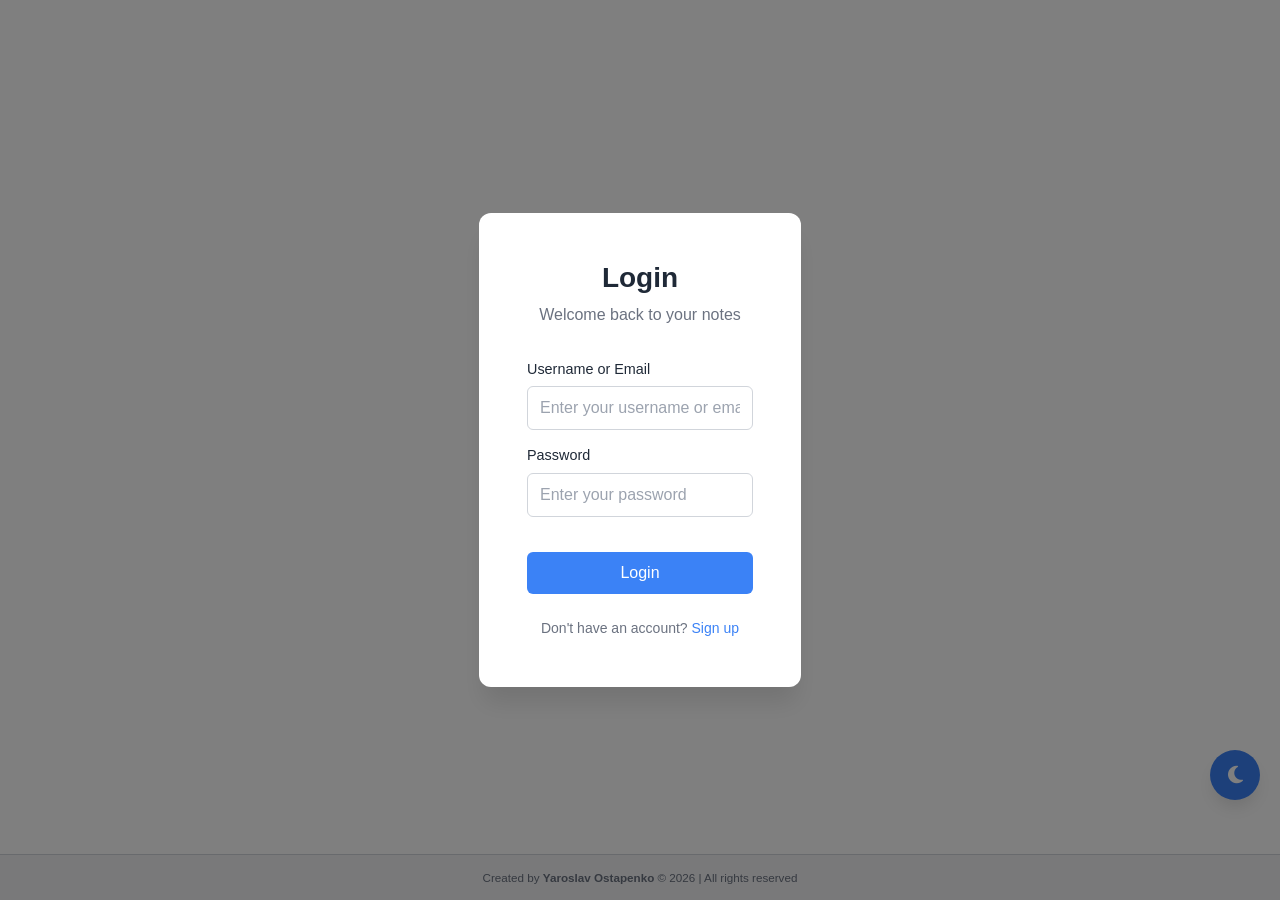
==== commit c999e6a1: "9" ====
--- a/index.html
+++ b/index.html
@@ -553,6 +553,370 @@
         <div class="spinner"></div>
     </div>
 
+    <!-- Settings Modal -->
+    <div id="settingsModal" class="modal" style="display: none;">
+        <div class="modal-content settings-modal">
+            <div class="modal-header">
+                <h2>Settings</h2>
+                <button class="btn-close" onclick="closeModal('settingsModal')">
+                    <i class="fas fa-times"></i>
+                </button>
+            </div>
+            <div class="modal-body">
+                <div class="settings-tabs">
+                    <div class="tabs-header">
+                        <button class="tab-btn active" data-tab="general">General</button>
+                        <button class="tab-btn" data-tab="appearance">Appearance</button>
+                        <button class="tab-btn" data-tab="security">Security</button>
+                        <button class="tab-btn" data-tab="advanced">Advanced</button>
+                    </div>
+
+                    <!-- General Settings -->
+                    <div class="tab-content active" id="general-tab">
+                        <div class="settings-item">
+                            <label>Notification Preferences</label>
+                            <div class="checkbox-group">
+                                <label class="checkbox-label">
+                                    <input type="checkbox" id="notifAutoSave" checked>
+                                    <span>Auto-save notifications</span>
+                                </label>
+                                <label class="checkbox-label">
+                                    <input type="checkbox" id="notifChanges" checked>
+                                    <span>Notify on changes</span>
+                                </label>
+                            </div>
+                        </div>
+                        <div class="settings-item">
+                            <label>Auto-Save Interval</label>
+                            <select id="autoSaveInterval">
+                                <option value="2">Every 2 seconds</option>
+                                <option value="5">Every 5 seconds</option>
+                                <option value="10">Every 10 seconds</option>
+                                <option value="30">Every 30 seconds</option>
+                            </select>
+                        </div>
+                        <div class="settings-item">
+                            <label>Notes Per Page</label>
+                            <input type="number" id="notesPerPage" min="5" max="50" value="12">
+                        </div>
+                    </div>
+
+                    <!-- Appearance Settings -->
+                    <div class="tab-content" id="appearance-tab">
+                        <div class="settings-item">
+                            <label>Theme</label>
+                            <div class="theme-selector">
+                                <button class="theme-option" data-theme="light" title="Light Theme">
+                                    <i class="fas fa-sun"></i>
+                                    <span>Light</span>
+                                </button>
+                                <button class="theme-option" data-theme="dark" title="Dark Theme">
+                                    <i class="fas fa-moon"></i>
+                                    <span>Dark</span>
+                                </button>
+                                <button class="theme-option" data-theme="auto" title="Auto Theme">
+                                    <i class="fas fa-adjust"></i>
+                                    <span>Auto</span>
+                                </button>
+                            </div>
+                        </div>
+                        <div class="settings-item">
+                            <label>Font Size</label>
+                            <div class="font-size-selector">
+                                <button class="font-btn" data-size="small">A</button>
+                                <button class="font-btn active" data-size="normal">A</button>
+                                <button class="font-btn" data-size="large">A</button>
+                            </div>
+                        </div>
+                        <div class="settings-item">
+                            <label>Editor Layout</label>
+                            <div class="layout-selector">
+                                <button class="layout-btn active" data-layout="grid">
+                                    <i class="fas fa-th"></i> Grid
+                                </button>
+                                <button class="layout-btn" data-layout="list">
+                                    <i class="fas fa-list"></i> List
+                                </button>
+                            </div>
+                        </div>
+                    </div>
+
+                    <!-- Security Settings -->
+                    <div class="tab-content" id="security-tab">
+                        <div class="settings-item">
+                            <label>Change Password</label>
+                            <button class="btn btn-secondary" id="changePasswordBtn">
+                                <i class="fas fa-lock"></i> Change Password
+                            </button>
+                        </div>
+                        <div class="settings-item">
+                            <label>Session Management</label>
+                            <button class="btn btn-secondary" id="logoutAllBtn">
+                                <i class="fas fa-sign-out-alt"></i> Logout All Sessions
+                            </button>
+                        </div>
+                        <div class="settings-item">
+                            <label>Two-Factor Authentication</label>
+                            <button class="btn btn-secondary" id="enable2FABtn">
+                                <i class="fas fa-shield-alt"></i> Enable 2FA
+                            </button>
+                        </div>
+                    </div>
+
+                    <!-- Advanced Settings -->
+                    <div class="tab-content" id="advanced-tab">
+                        <div class="settings-item">
+                            <label>Data Management</label>
+                            <div class="button-group">
+                                <button class="btn btn-secondary" id="exportDataBtn">
+                                    <i class="fas fa-download"></i> Export Data
+                                </button>
+                                <button class="btn btn-secondary" id="importDataBtn">
+                                    <i class="fas fa-upload"></i> Import Data
+                                </button>
+                            </div>
+                        </div>
+                        <div class="settings-item">
+                            <label>Cache & Storage</label>
+                            <button class="btn btn-secondary" id="clearCacheBtn">
+                                <i class="fas fa-trash"></i> Clear Cache
+                            </button>
+                            <small id="cacheInfo" class="info-text">Cache size: calculating...</small>
+                        </div>
+                        <div class="settings-item">
+                            <label>Danger Zone</label>
+                            <button class="btn btn-danger" id="deleteAccountBtn">
+                                <i class="fas fa-exclamation-triangle"></i> Delete Account
+                            </button>
+                        </div>
+                    </div>
+                </div>
+            </div>
+            <div class="modal-footer">
+                <button class="btn btn-secondary" onclick="closeModal('settingsModal')">Close</button>
+            </div>
+        </div>
+    </div>
+
+    <!-- Analytics Modal -->
+    <div id="analyticsModal" class="modal" style="display: none;">
+        <div class="modal-content analytics-modal">
+            <div class="modal-header">
+                <h2>Analytics & Statistics</h2>
+                <button class="btn-close" onclick="closeModal('analyticsModal')">
+                    <i class="fas fa-times"></i>
+                </button>
+            </div>
+            <div class="modal-body">
+                <div class="analytics-grid">
+                    <div class="analytics-card">
+                        <div class="analytics-icon">
+                            <i class="fas fa-file-alt"></i>
+                        </div>
+                        <div class="analytics-content">
+                            <h3>Total Notes</h3>
+                            <p class="analytics-value" id="totalNotesCount">0</p>
+                        </div>
+                    </div>
+
+                    <div class="analytics-card">
+                        <div class="analytics-icon">
+                            <i class="fas fa-thumbtack"></i>
+                        </div>
+                        <div class="analytics-content">
+                            <h3>Pinned Notes</h3>
+                            <p class="analytics-value" id="pinnedNotesCount">0</p>
+                        </div>
+                    </div>
+
+                    <div class="analytics-card">
+                        <div class="analytics-icon">
+                            <i class="fas fa-archive"></i>
+                        </div>
+                        <div class="analytics-content">
+                            <h3>Archived Notes</h3>
+                            <p class="analytics-value" id="archivedNotesCount">0</p>
+                        </div>
+                    </div>
+
+                    <div class="analytics-card">
+                        <div class="analytics-icon">
+                            <i class="fas fa-clock"></i>
+                        </div>
+                        <div class="analytics-content">
+                            <h3>Last Modified</h3>
+                            <p class="analytics-value" id="lastModifiedTime">N/A</p>
+                        </div>
+                    </div>
+                </div>
+
+                <div class="analytics-section">
+                    <h3>Notes by Color</h3>
+                    <div id="colorDistribution" class="color-distribution"></div>
+                </div>
+
+                <div class="analytics-section">
+                    <h3>Activity Timeline</h3>
+                    <div id="activityTimeline" class="activity-timeline"></div>
+                </div>
+
+                <div class="analytics-section">
+                    <h3>Storage Usage</h3>
+                    <div class="storage-info">
+                        <div class="storage-bar">
+                            <div class="storage-used" id="storageUsed" style="width: 30%;"></div>
+                        </div>
+                        <p id="storageText">Used: 0 KB / 10 MB</p>
+                    </div>
+                </div>
+            </div>
+        </div>
+    </div>
+
+    <!-- Help & Shortcuts Modal -->
+    <div id="helpModal" class="modal" style="display: none;">
+        <div class="modal-content help-modal large">
+            <div class="modal-header">
+                <h2>Help & Keyboard Shortcuts</h2>
+                <button class="btn-close" onclick="closeModal('helpModal')">
+                    <i class="fas fa-times"></i>
+                </button>
+            </div>
+            <div class="modal-body">
+                <div class="help-content">
+                    <h3>Keyboard Shortcuts</h3>
+                    <div class="shortcuts-list">
+                        <div class="shortcut-item">
+                            <div class="shortcut-keys">
+                                <kbd>Ctrl</kbd> + <kbd>N</kbd>
+                            </div>
+                            <div class="shortcut-desc">Create new note</div>
+                        </div>
+                        <div class="shortcut-item">
+                            <div class="shortcut-keys">
+                                <kbd>Ctrl</kbd> + <kbd>S</kbd>
+                            </div>
+                            <div class="shortcut-desc">Save current note</div>
+                        </div>
+                        <div class="shortcut-item">
+                            <div class="shortcut-keys">
+                                <kbd>Ctrl</kbd> + <kbd>/</kbd>
+                            </div>
+                            <div class="shortcut-desc">Open search</div>
+                        </div>
+                        <div class="shortcut-item">
+                            <div class="shortcut-keys">
+                                <kbd>Ctrl</kbd> + <kbd>B</kbd>
+                            </div>
+                            <div class="shortcut-desc">Toggle bold</div>
+                        </div>
+                        <div class="shortcut-item">
+                            <div class="shortcut-keys">
+                                <kbd>Ctrl</kbd> + <kbd>I</kbd>
+                            </div>
+                            <div class="shortcut-desc">Toggle italic</div>
+                        </div>
+                        <div class="shortcut-item">
+                            <div class="shortcut-keys">
+                                <kbd>Escape</kbd>
+                            </div>
+                            <div class="shortcut-desc">Close modal or cancel</div>
+                        </div>
+                    </div>
+
+                    <h3>Getting Started</h3>
+                    <div class="help-section">
+                        <h4>Creating Notes</h4>
+                        <p>Click the "New Note" button or press Ctrl+N to create a new note. You can add a title, content, and choose a color.</p>
+                    </div>
+
+                    <div class="help-section">
+                        <h4>Organizing Notes</h4>
+                        <p>Use colors to organize your notes by category or project. Pin important notes to keep them at the top. Archive old notes to keep your view clean.</p>
+                    </div>
+
+                    <div class="help-section">
+                        <h4>Searching Notes</h4>
+                        <p>Use the search bar at the top to quickly find notes by title or content. Search is case-insensitive and updates in real-time.</p>
+                    </div>
+
+                    <div class="help-section">
+                        <h4>Tips & Tricks</h4>
+                        <ul>
+                            <li>Use hashtags (#) in your notes to categorize them</li>
+                            <li>Drag and drop notes to reorder them</li>
+                            <li>Click a note to open it in the editor</li>
+                            <li>Auto-save keeps your changes safe automatically</li>
+                            <li>Access your notes from any device with your account</li>
+                        </ul>
+                    </div>
+                </div>
+            </div>
+        </div>
+    </div>
+
+    <!-- Theme Switcher Toast -->
+    <div id="themeSwitcher" class="theme-switcher">
+        <button id="themeSwitcherBtn" class="btn-icon" title="Toggle theme">
+            <i class="fas fa-moon"></i>
+        </button>
+    </div>
+
+    <!-- Quick Action Bar -->
+    <div id="quickActionBar" class="quick-action-bar" style="display: none;">
+        <div class="quick-actions">
+            <button class="quick-action-btn" id="quickNewNote" title="New Note (Ctrl+N)">
+                <i class="fas fa-plus"></i>
+            </button>
+            <button class="quick-action-btn" id="quickSearch" title="Search (Ctrl+/)">
+                <i class="fas fa-search"></i>
+            </button>
+            <button class="quick-action-btn" id="quickSync" title="Sync Notes">
+                <i class="fas fa-sync"></i>
+            </button>
+        </div>
+    </div>
+
+    <!-- Advanced Search Panel -->
+    <div id="advancedSearchPanel" class="advanced-search-panel" style="display: none;">
+        <div class="search-filters">
+            <div class="filter-group">
+                <label>Color Filter</label>
+                <div class="color-filter-buttons">
+                    <button class="color-filter-btn" data-color="">All Colors</button>
+                    <button class="color-filter-btn" data-color="#FFFFFF">White</button>
+                    <button class="color-filter-btn" data-color="#FFEB3B">Yellow</button>
+                    <button class="color-filter-btn" data-color="#81C784">Green</button>
+                    <button class="color-filter-btn" data-color="#64B5F6">Blue</button>
+                    <button class="color-filter-btn" data-color="#F8BBD0">Pink</button>
+                    <button class="color-filter-btn" data-color="#FFCCBC">Orange</button>
+                    <button class="color-filter-btn" data-color="#E1BEE7">Purple</button>
+                </div>
+            </div>
+
+            <div class="filter-group">
+                <label>Status Filter</label>
+                <div class="status-filter-buttons">
+                    <button class="status-filter-btn active" data-status="">All</button>
+                    <button class="status-filter-btn" data-status="pinned">Pinned Only</button>
+                    <button class="status-filter-btn" data-status="archived">Archived Only</button>
+                    <button class="status-filter-btn" data-status="deleted">Deleted Only</button>
+                </div>
+            </div>
+
+            <div class="filter-group">
+                <label>Date Range</label>
+                <input type="date" id="filterStartDate" placeholder="Start Date">
+                <input type="date" id="filterEndDate" placeholder="End Date">
+            </div>
+
+            <div class="filter-group">
+                <button class="btn btn-secondary" id="applyFiltersBtn">Apply Filters</button>
+                <button class="btn btn-secondary" id="clearFiltersBtn">Clear Filters</button>
+            </div>
+        </div>
+    </div>
+
     <!-- Footer -->
     <footer class="website-footer">
         <p><small>Created by <strong>Yaroslav Ostapenko</strong> © 2026 | All rights reserved</small></p>
--- a/style.css
+++ b/style.css
@@ -1167,6 +1167,766 @@
     outline-offset: -2px;
 }
 
+/* ====================
+   Settings Modal
+   ==================== */
+
+.settings-modal {
+    width: 90%;
+    max-width: 800px;
+    max-height: 80vh;
+}
+
+.settings-tabs {
+    display: flex;
+    flex-direction: column;
+    height: 100%;
+}
+
+.tabs-header {
+    display: flex;
+    gap: 10px;
+    border-bottom: 1px solid var(--border-color);
+    margin-bottom: 20px;
+    overflow-x: auto;
+}
+
+.tab-btn {
+    padding: 12px 20px;
+    background: none;
+    border: none;
+    cursor: pointer;
+    color: var(--text-secondary);
+    font-weight: 500;
+    border-bottom: 3px solid transparent;
+    transition: var(--transition-fast);
+}
+
+.tab-btn:hover {
+    color: var(--text-primary);
+}
+
+.tab-btn.active {
+    color: var(--secondary-color);
+    border-bottom-color: var(--secondary-color);
+}
+
+.tab-content {
+    display: none;
+    overflow-y: auto;
+    max-height: 400px;
+}
+
+.tab-content.active {
+    display: block;
+}
+
+.settings-item {
+    margin-bottom: 25px;
+    padding-bottom: 20px;
+    border-bottom: 1px solid var(--border-color-light);
+}
+
+.settings-item:last-child {
+    border-bottom: none;
+}
+
+.settings-item label {
+    display: block;
+    margin-bottom: 8px;
+    font-weight: 600;
+    color: var(--text-primary);
+}
+
+.settings-item select,
+.settings-item input[type="number"],
+.settings-item input[type="date"] {
+    width: 100%;
+    padding: 10px;
+    border: 1px solid var(--border-color);
+    border-radius: 4px;
+    font-size: 14px;
+    background-color: var(--bg-primary);
+    color: var(--text-primary);
+}
+
+.checkbox-group {
+    display: flex;
+    flex-direction: column;
+    gap: 10px;
+}
+
+.checkbox-label {
+    display: flex;
+    align-items: center;
+    gap: 10px;
+    cursor: pointer;
+    font-size: 14px;
+}
+
+.checkbox-label input[type="checkbox"] {
+    cursor: pointer;
+    width: 18px;
+    height: 18px;
+}
+
+.theme-selector {
+    display: grid;
+    grid-template-columns: repeat(auto-fit, minmax(100px, 1fr));
+    gap: 10px;
+}
+
+.theme-option {
+    padding: 15px;
+    border: 2px solid var(--border-color);
+    border-radius: 8px;
+    background: var(--bg-secondary);
+    cursor: pointer;
+    display: flex;
+    flex-direction: column;
+    align-items: center;
+    gap: 8px;
+    transition: var(--transition-fast);
+}
+
+.theme-option:hover {
+    border-color: var(--secondary-color);
+}
+
+.theme-option.active {
+    border-color: var(--secondary-color);
+    background: var(--secondary-color);
+    color: white;
+}
+
+.font-size-selector,
+.layout-selector {
+    display: flex;
+    gap: 10px;
+}
+
+.font-btn {
+    flex: 1;
+    padding: 12px;
+    border: 2px solid var(--border-color);
+    border-radius: 4px;
+    background: var(--bg-secondary);
+    cursor: pointer;
+    font-size: 16px;
+    font-weight: 600;
+    transition: var(--transition-fast);
+}
+
+.font-btn:nth-child(1) {
+    font-size: 12px;
+}
+
+.font-btn:nth-child(3) {
+    font-size: 20px;
+}
+
+.font-btn:hover,
+.font-btn.active {
+    border-color: var(--secondary-color);
+    background: var(--secondary-color);
+    color: white;
+}
+
+.layout-btn {
+    flex: 1;
+    padding: 12px;
+    border: 2px solid var(--border-color);
+    border-radius: 4px;
+    background: var(--bg-secondary);
+    cursor: pointer;
+    transition: var(--transition-fast);
+    display: flex;
+    align-items: center;
+    justify-content: center;
+    gap: 8px;
+}
+
+.layout-btn:hover {
+    border-color: var(--secondary-color);
+}
+
+.layout-btn.active {
+    border-color: var(--secondary-color);
+    background: var(--secondary-color);
+    color: white;
+}
+
+.button-group,
+.button-group-vertical {
+    display: flex;
+    gap: 10px;
+}
+
+.button-group-vertical {
+    flex-direction: column;
+}
+
+.info-text {
+    display: block;
+    margin-top: 8px;
+    color: var(--text-tertiary);
+    font-size: 12px;
+}
+
+/* ====================
+   Analytics Modal
+   ==================== */
+
+.analytics-modal {
+    width: 90%;
+    max-width: 900px;
+    max-height: 85vh;
+}
+
+.analytics-grid {
+    display: grid;
+    grid-template-columns: repeat(auto-fit, minmax(200px, 1fr));
+    gap: 15px;
+    margin-bottom: 30px;
+}
+
+.analytics-card {
+    display: flex;
+    gap: 15px;
+    padding: 20px;
+    background: var(--bg-secondary);
+    border-radius: 8px;
+    border-left: 4px solid var(--secondary-color);
+    transition: var(--transition);
+}
+
+.analytics-card:hover {
+    transform: translateY(-2px);
+    box-shadow: var(--shadow-md);
+}
+
+.analytics-icon {
+    font-size: 28px;
+    color: var(--secondary-color);
+    display: flex;
+    align-items: center;
+    justify-content: center;
+    min-width: 50px;
+}
+
+.analytics-content h3 {
+    margin: 0 0 5px 0;
+    font-size: 14px;
+    color: var(--text-secondary);
+    text-transform: uppercase;
+}
+
+.analytics-value {
+    margin: 0;
+    font-size: 28px;
+    font-weight: bold;
+    color: var(--secondary-color);
+}
+
+.analytics-section {
+    margin-bottom: 30px;
+}
+
+.analytics-section h3 {
+    margin-bottom: 15px;
+    color: var(--text-primary);
+}
+
+.color-distribution {
+    display: flex;
+    flex-direction: column;
+    gap: 12px;
+}
+
+.color-bar-item {
+    display: flex;
+    align-items: center;
+    gap: 10px;
+}
+
+.color-bar {
+    flex: 1;
+    height: 20px;
+    background: var(--bg-tertiary);
+    border-radius: 4px;
+    overflow: hidden;
+}
+
+.bar-fill {
+    height: 100%;
+    background: var(--secondary-color);
+    transition: var(--transition);
+}
+
+.activity-timeline {
+    display: flex;
+    flex-direction: column;
+    gap: 15px;
+}
+
+.timeline-item {
+    display: flex;
+    gap: 15px;
+    padding: 12px;
+    background: var(--bg-secondary);
+    border-radius: 4px;
+}
+
+.timeline-dot {
+    width: 12px;
+    height: 12px;
+    background: var(--secondary-color);
+    border-radius: 50%;
+    margin-top: 4px;
+    flex-shrink: 0;
+}
+
+.timeline-content h4 {
+    margin: 0 0 4px 0;
+    color: var(--text-primary);
+}
+
+.timeline-content small {
+    color: var(--text-tertiary);
+}
+
+.storage-info {
+    background: var(--bg-secondary);
+    padding: 15px;
+    border-radius: 8px;
+}
+
+.storage-bar {
+    height: 30px;
+    background: var(--bg-tertiary);
+    border-radius: 4px;
+    overflow: hidden;
+    margin-bottom: 10px;
+}
+
+.storage-used {
+    height: 100%;
+    background: linear-gradient(90deg, var(--secondary-color), var(--success-color));
+    transition: var(--transition);
+}
+
+/* ====================
+   Help Modal
+   ==================== */
+
+.help-modal {
+    width: 90%;
+    max-width: 900px;
+}
+
+.help-modal.large {
+    max-height: 85vh;
+}
+
+.help-content {
+    overflow-y: auto;
+    max-height: 500px;
+}
+
+.shortcuts-list {
+    display: grid;
+    grid-template-columns: repeat(auto-fit, minmax(300px, 1fr));
+    gap: 15px;
+    margin-bottom: 30px;
+}
+
+.shortcut-item {
+    display: flex;
+    align-items: center;
+    gap: 15px;
+    padding: 12px;
+    background: var(--bg-secondary);
+    border-radius: 4px;
+    border-left: 3px solid var(--secondary-color);
+}
+
+.shortcut-keys {
+    display: flex;
+    gap: 5px;
+    flex-shrink: 0;
+}
+
+.shortcut-keys kbd {
+    padding: 4px 8px;
+    background: var(--bg-tertiary);
+    border: 1px solid var(--border-color);
+    border-radius: 3px;
+    font-family: monospace;
+    font-size: 12px;
+}
+
+.shortcut-desc {
+    color: var(--text-secondary);
+    font-size: 14px;
+}
+
+.help-section {
+    margin-bottom: 25px;
+}
+
+.help-section h4 {
+    color: var(--secondary-color);
+    margin-bottom: 10px;
+}
+
+.help-section p {
+    color: var(--text-secondary);
+    line-height: 1.6;
+    margin-bottom: 10px;
+}
+
+.help-section ul {
+    margin: 10px 0 10px 20px;
+    color: var(--text-secondary);
+    line-height: 1.8;
+}
+
+.help-section li {
+    margin-bottom: 8px;
+}
+
+/* ====================
+   Theme Switcher Toast
+   ==================== */
+
+.theme-switcher {
+    position: fixed;
+    bottom: 100px;
+    right: 20px;
+    z-index: 100;
+}
+
+.theme-switcher .btn-icon {
+    width: 50px;
+    height: 50px;
+    border-radius: 50%;
+    background: var(--secondary-color);
+    color: white;
+    border: none;
+    display: flex;
+    align-items: center;
+    justify-content: center;
+    cursor: pointer;
+    font-size: 20px;
+    box-shadow: var(--shadow-lg);
+    transition: var(--transition);
+}
+
+.theme-switcher .btn-icon:hover {
+    transform: scale(1.1);
+    box-shadow: var(--shadow-xl);
+}
+
+/* ====================
+   Quick Action Bar
+   ==================== */
+
+.quick-action-bar {
+    position: fixed;
+    bottom: 20px;
+    left: 50%;
+    transform: translateX(-50%);
+    z-index: 100;
+}
+
+.quick-actions {
+    display: flex;
+    gap: 10px;
+    background: var(--bg-primary);
+    padding: 12px;
+    border-radius: 50px;
+    box-shadow: var(--shadow-lg);
+    border: 1px solid var(--border-color);
+}
+
+.quick-action-btn {
+    width: 40px;
+    height: 40px;
+    border-radius: 50%;
+    background: var(--secondary-color);
+    color: white;
+    border: none;
+    cursor: pointer;
+    display: flex;
+    align-items: center;
+    justify-content: center;
+    transition: var(--transition-fast);
+    font-size: 16px;
+}
+
+.quick-action-btn:hover {
+    background: var(--secondary-dark);
+    transform: scale(1.1);
+}
+
+/* ====================
+   Advanced Search Panel
+   ==================== */
+
+.advanced-search-panel {
+    position: fixed;
+    top: 100px;
+    right: 20px;
+    width: 300px;
+    background: var(--bg-primary);
+    border: 1px solid var(--border-color);
+    border-radius: 8px;
+    padding: 15px;
+    box-shadow: var(--shadow-lg);
+    z-index: 200;
+    max-height: 80vh;
+    overflow-y: auto;
+}
+
+.search-filters {
+    display: flex;
+    flex-direction: column;
+    gap: 15px;
+}
+
+.filter-group {
+    display: flex;
+    flex-direction: column;
+    gap: 8px;
+}
+
+.filter-group label {
+    font-weight: 600;
+    color: var(--text-primary);
+    font-size: 13px;
+    text-transform: uppercase;
+}
+
+.color-filter-buttons,
+.status-filter-buttons {
+    display: grid;
+    grid-template-columns: repeat(2, 1fr);
+    gap: 8px;
+}
+
+.color-filter-btn,
+.status-filter-btn {
+    padding: 8px 12px;
+    border: 1px solid var(--border-color);
+    border-radius: 4px;
+    background: var(--bg-secondary);
+    cursor: pointer;
+    font-size: 13px;
+    transition: var(--transition-fast);
+}
+
+.color-filter-btn:hover,
+.status-filter-btn:hover {
+    border-color: var(--secondary-color);
+}
+
+.color-filter-btn.active,
+.status-filter-btn.active {
+    background: var(--secondary-color);
+    color: white;
+    border-color: var(--secondary-color);
+}
+
+.filter-group input[type="date"] {
+    padding: 8px;
+    border: 1px solid var(--border-color);
+    border-radius: 4px;
+    font-size: 13px;
+    background: var(--bg-secondary);
+    color: var(--text-primary);
+}
+
+.filter-group .button-group {
+    display: flex;
+    gap: 8px;
+}
+
+.filter-group .btn {
+    flex: 1;
+    padding: 8px;
+    font-size: 13px;
+}
+
+@media (max-width: 768px) {
+    .advanced-search-panel {
+        width: 100%;
+        left: 0;
+        right: 0;
+        top: auto;
+        bottom: 60px;
+        border-radius: 8px 8px 0 0;
+    }
+
+    .quick-action-bar {
+        bottom: 80px;
+    }
+
+    .theme-switcher {
+        bottom: 140px;
+    }
+
+    .settings-modal,
+    .analytics-modal,
+    .help-modal {
+        width: 100%;
+        max-height: 90vh;
+    }
+}
+
+/* ====================
+   Modal Improvements
+   ==================== */
+
+.modal-content {
+    display: flex;
+    flex-direction: column;
+    border-radius: 12px;
+    max-height: 90vh;
+}
+
+.modal-header {
+    display: flex;
+    justify-content: space-between;
+    align-items: center;
+    padding: 20px;
+    border-bottom: 1px solid var(--border-color);
+}
+
+.modal-header h2 {
+    margin: 0;
+    color: var(--text-primary);
+}
+
+.btn-close {
+    background: none;
+    border: none;
+    font-size: 24px;
+    cursor: pointer;
+    color: var(--text-secondary);
+    transition: var(--transition-fast);
+}
+
+.btn-close:hover {
+    color: var(--text-primary);
+    transform: scale(1.1);
+}
+
+.modal-body {
+    flex: 1;
+    overflow-y: auto;
+    padding: 20px;
+}
+
+.modal-footer {
+    display: flex;
+    justify-content: flex-end;
+    gap: 10px;
+    padding: 20px;
+    border-top: 1px solid var(--border-color);
+}
+
+.modal-footer .btn {
+    padding: 10px 20px;
+}
+
+/* ====================
+   Button Variants
+   ==================== */
+
+.btn-danger {
+    background-color: var(--danger-color);
+    color: white;
+    border: none;
+}
+
+.btn-danger:hover {
+    background-color: #d93a3a;
+}
+
+.btn-secondary {
+    background-color: var(--bg-tertiary);
+    color: var(--text-primary);
+    border: 1px solid var(--border-color);
+}
+
+.btn-secondary:hover {
+    background-color: var(--border-color);
+}
+
+/* ====================
+   List View Layout
+   ==================== */
+
+.notes-container.list-view {
+    display: flex;
+    flex-direction: column;
+    gap: 10px;
+}
+
+.notes-container.list-view .note-card {
+    display: flex;
+    align-items: center;
+    height: auto;
+    min-height: 80px;
+    padding: 15px 20px;
+}
+
+.notes-container.list-view .note-title {
+    margin-bottom: 5px;
+}
+
+.notes-container.list-view .note-preview {
+    max-width: 100%;
+    max-height: 40px;
+    overflow: hidden;
+    text-overflow: ellipsis;
+}
+
+/* ====================
+   Website Footer
+   ==================== */
+
+.website-footer {
+    position: fixed;
+    bottom: 0;
+    left: 0;
+    right: 0;
+    background-color: var(--bg-secondary);
+    border-top: 1px solid var(--border-color);
+    padding: 12px 20px;
+    text-align: center;
+    font-size: 0.875rem;
+    color: var(--text-tertiary);
+    z-index: 10;
+}
+
+.website-footer p {
+    margin: 0;
+    padding: 0;
+}
+
+.website-footer strong {
+    color: var(--text-secondary);
+    font-weight: 600;
+}
+
+@media (max-width: 768px) {
+    .website-footer {
+        font-size: 0.75rem;
+        padding: 10px 15px;
+    }
+}
+
 /* Website Footer */
 .website-footer {
     position: fixed;
